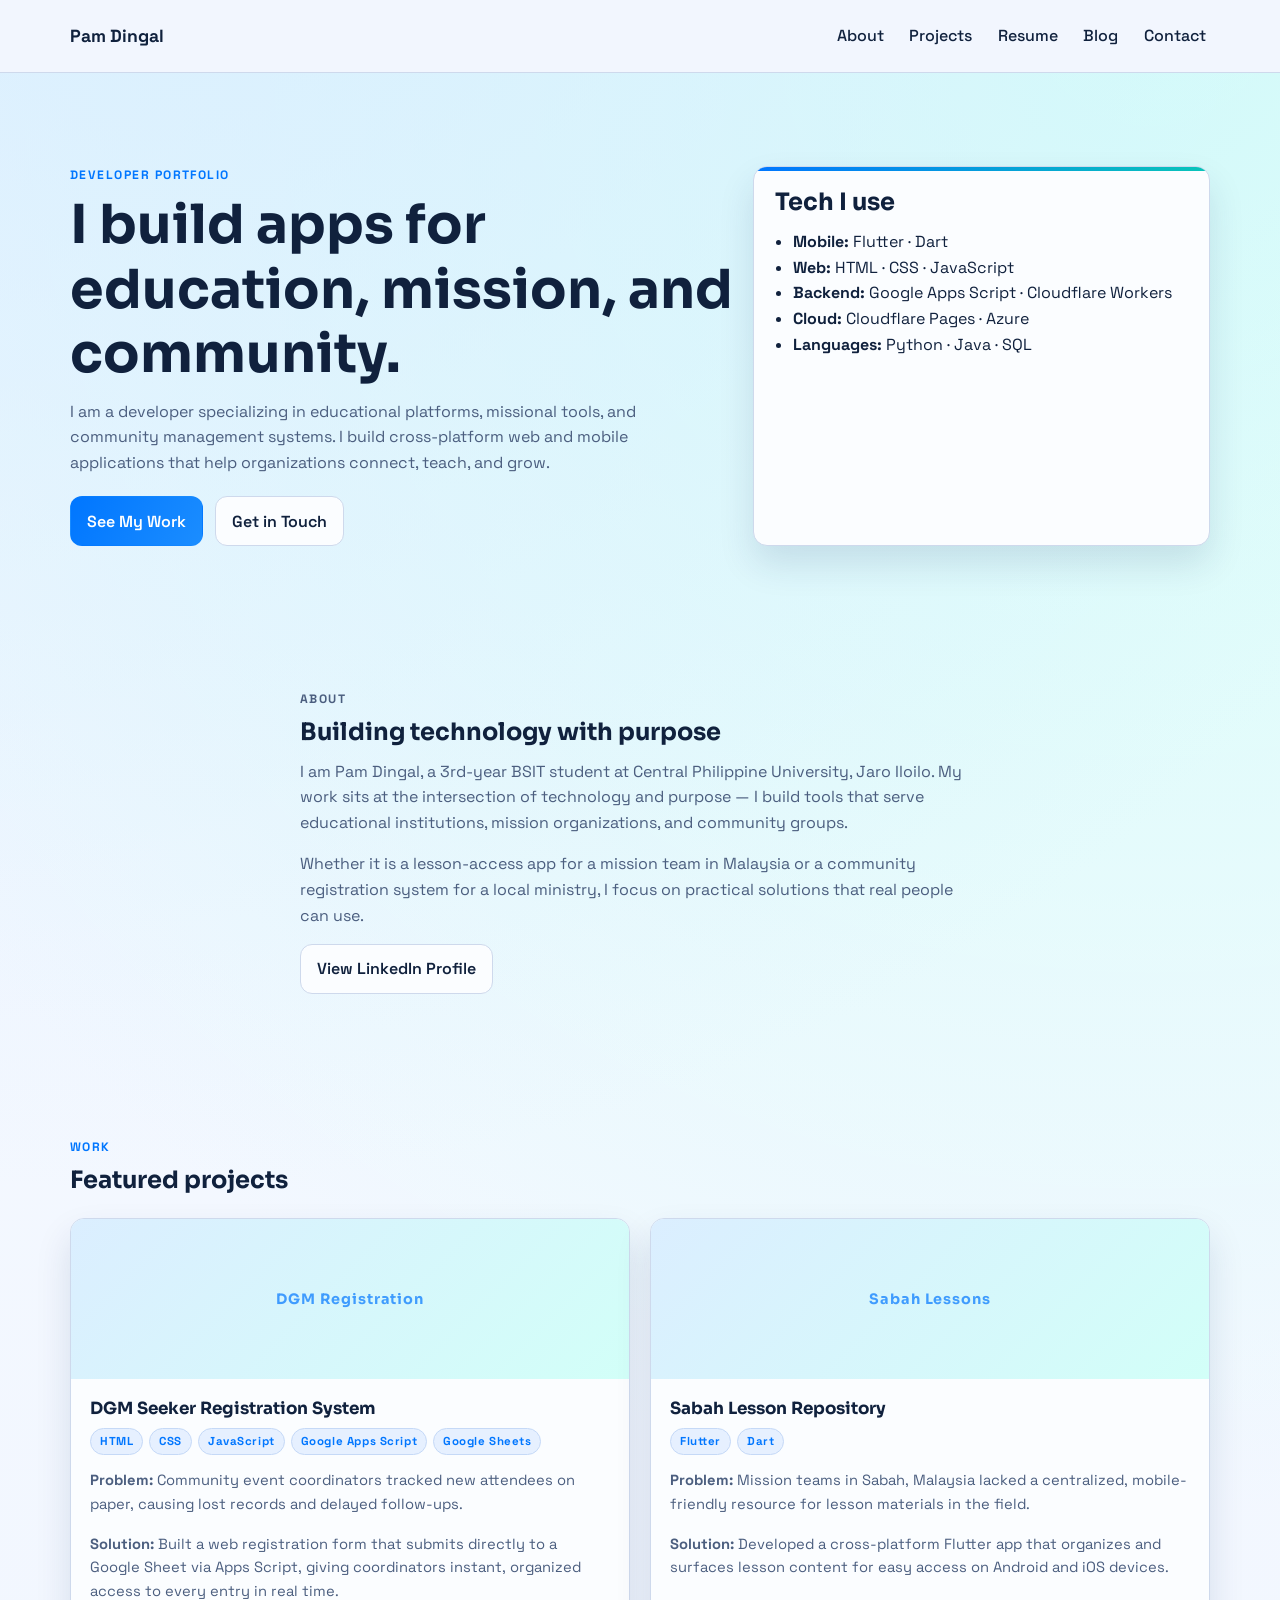
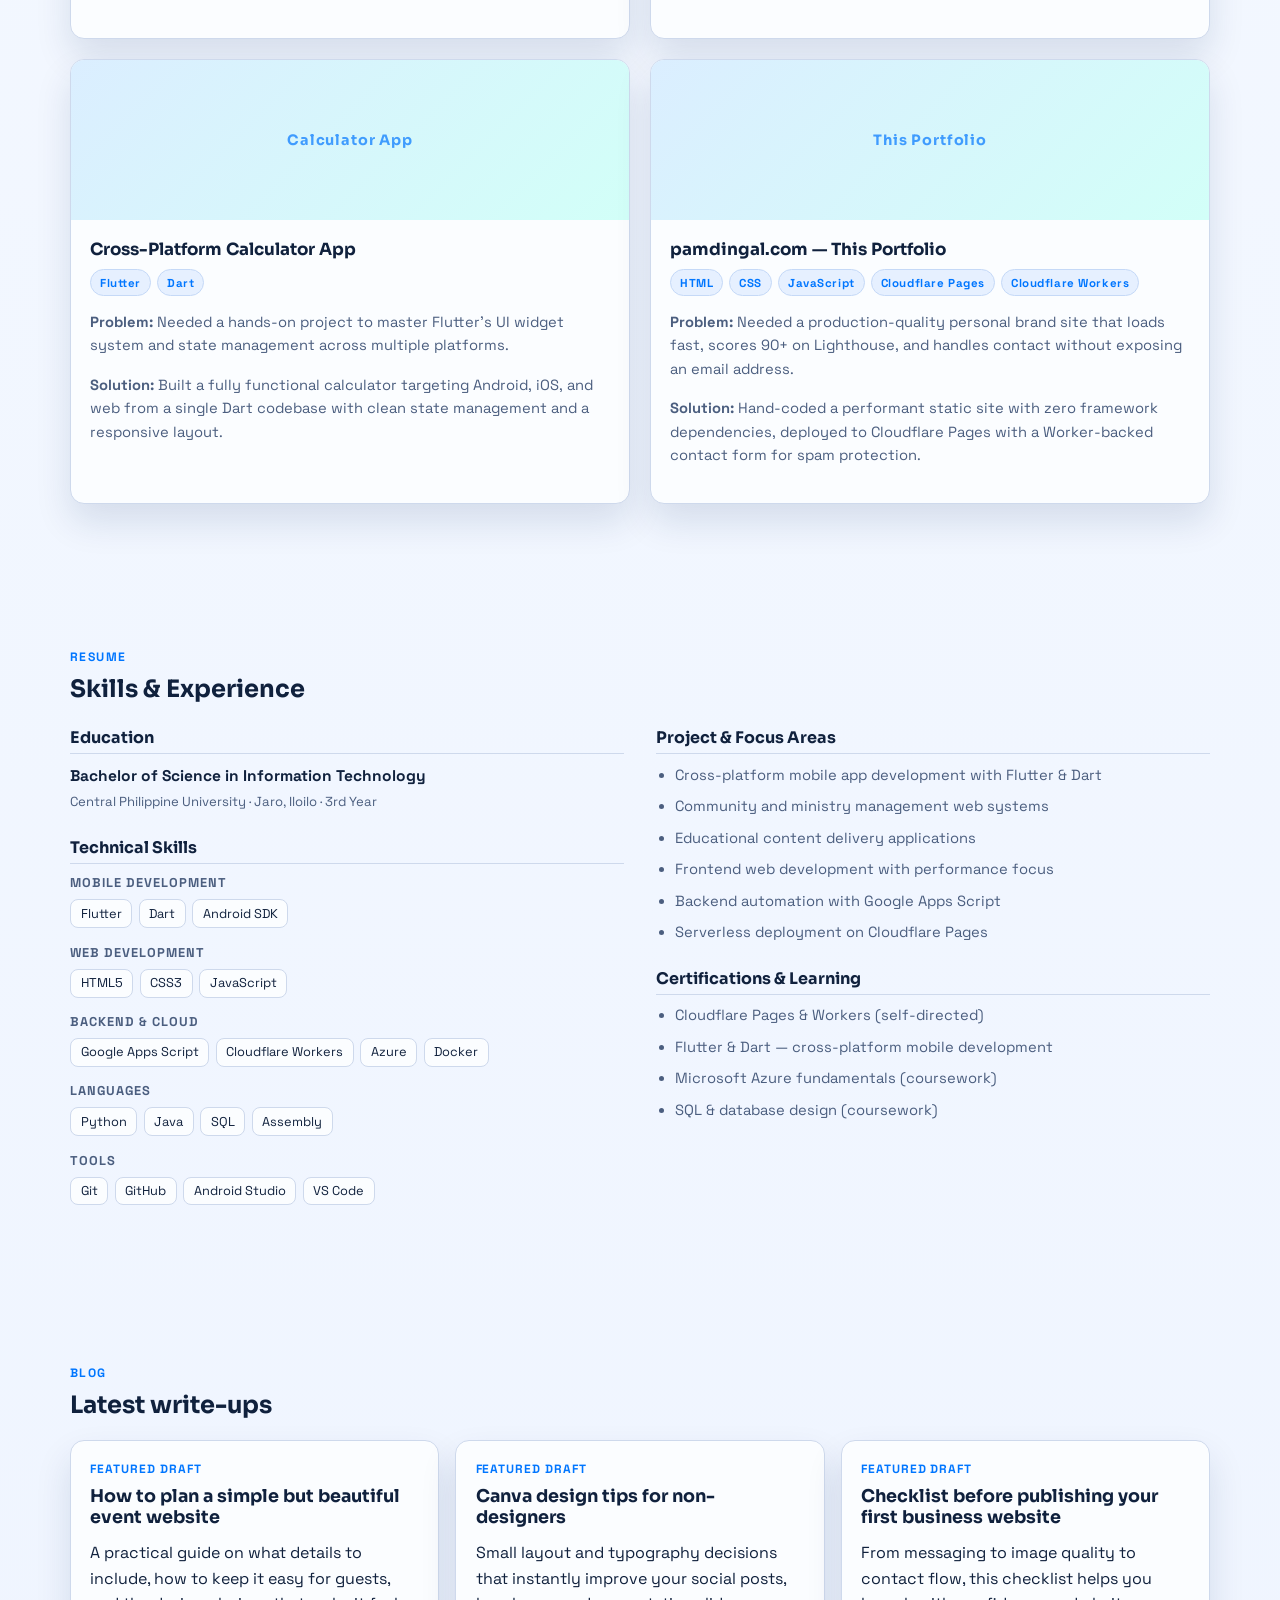
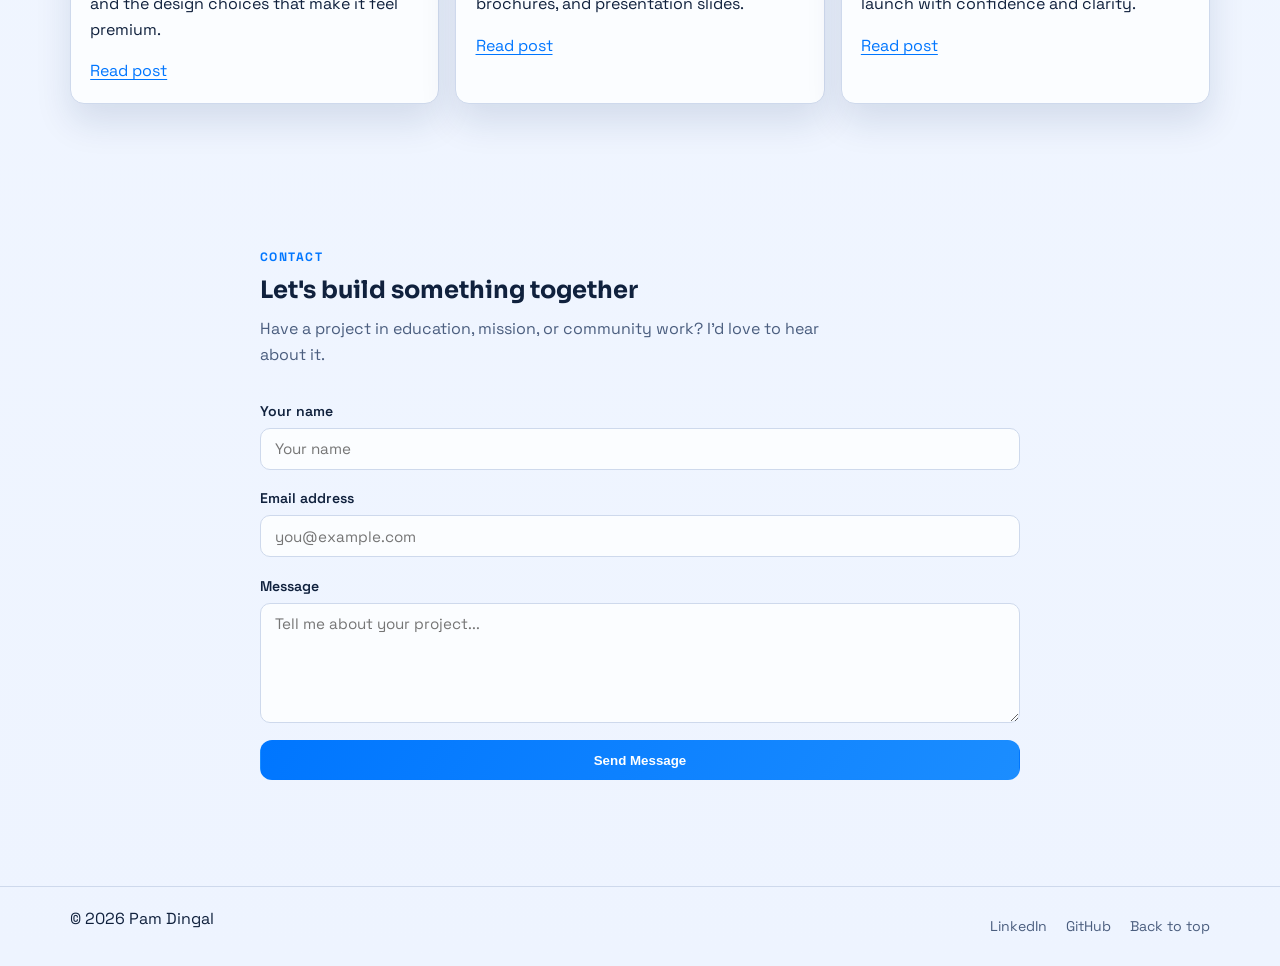
==== index.html @ d7619cd5 "first commit" ====
<!doctype html>
<html lang="en">
  <head>
    <meta charset="UTF-8" />
    <meta name="viewport" content="width=device-width, initial-scale=1.0" />
    <title>Pam Dingal | Developer — Education, Mission &amp; Community</title>
    <meta
      name="description"
      content="Pam Dingal is a BSIT developer specializing in educational platforms, missional tools, and community systems built with Flutter and web technologies."
    />
    <link rel="preconnect" href="https://fonts.googleapis.com" />
    <link rel="preconnect" href="https://fonts.gstatic.com" crossorigin />
    <link
      href="https://fonts.googleapis.com/css2?family=Space+Grotesk:wght@400;500;700&family=Sora:wght@600;700&display=swap"
      rel="stylesheet"
    />
    <link rel="stylesheet" href="styles.css" />
  </head>
  <body>
    <header class="site-header" id="top">
      <nav class="container nav-wrap">
        <a class="brand" href="#top">Pam Dingal</a>
        <button class="menu-toggle" aria-expanded="false" aria-controls="site-menu">Menu</button>
        <ul class="nav-links" id="site-menu">
          <li><a href="#about">About</a></li>
          <li><a href="#projects">Projects</a></li>
          <li><a href="#resume">Resume</a></li>
          <li><a href="#blog">Blog</a></li>
          <li><a href="#contact">Contact</a></li>
        </ul>
      </nav>
    </header>

    <main>
      <!-- HERO -->
      <section class="hero section" id="hero">
        <div class="container hero-grid">
          <div>
            <p class="eyebrow">Developer Portfolio</p>
            <h1>I build apps for education, mission, and community.</h1>
            <p class="lead">
              I am a developer specializing in educational platforms, missional tools, and community
              management systems. I build cross-platform web and mobile applications that help
              organizations connect, teach, and grow.
            </p>
            <div class="hero-actions">
              <a class="btn btn-primary" href="#projects">See My Work</a>
              <a class="btn btn-ghost" href="#contact">Get in Touch</a>
            </div>
          </div>
          <aside class="hero-card" aria-label="Quick profile">
            <h2>Tech I use</h2>
            <ul>
              <li><strong>Mobile:</strong> Flutter · Dart</li>
              <li><strong>Web:</strong> HTML · CSS · JavaScript</li>
              <li><strong>Backend:</strong> Google Apps Script · Cloudflare Workers</li>
              <li><strong>Cloud:</strong> Cloudflare Pages · Azure</li>
              <li><strong>Languages:</strong> Python · Java · SQL</li>
            </ul>
          </aside>
        </div>
      </section>

      <!-- ABOUT -->
      <section class="section" id="about">
        <div class="container about-wrap">
          <div>
            <p class="eyebrow">About</p>
            <h2>Building technology with purpose</h2>
            <p>
              I am Pam Dingal, a 3rd-year BSIT student at Central Philippine University, Jaro
              Iloilo. My work sits at the intersection of technology and purpose — I build tools
              that serve educational institutions, mission organizations, and community groups.
            </p>
            <p>
              Whether it is a lesson-access app for a mission team in Malaysia or a community
              registration system for a local ministry, I focus on practical solutions that real
              people can use.
            </p>
            <a
              class="btn btn-ghost"
              href="https://www.linkedin.com/in/pamdingal2023"
              target="_blank"
              rel="noopener noreferrer"
            >View LinkedIn Profile</a>
          </div>
        </div>
      </section>

      <!-- PROJECTS -->
      <section class="section" id="projects">
        <div class="container">
          <p class="eyebrow">Work</p>
          <h2>Featured projects</h2>
          <div class="project-grid">

            <article class="project-card">
              <div class="project-img" aria-label="DGM Seeker Registration System screenshot">
                <span class="project-img-label">DGM Registration</span>
              </div>
              <div class="project-body">
                <h3>DGM Seeker Registration System</h3>
                <div class="tech-stack">
                  <span>HTML</span><span>CSS</span><span>JavaScript</span>
                  <span>Google Apps Script</span><span>Google Sheets</span>
                </div>
                <p>
                  <strong>Problem:</strong> Community event coordinators tracked new attendees on
                  paper, causing lost records and delayed follow-ups.
                </p>
                <p>
                  <strong>Solution:</strong> Built a web registration form that submits directly
                  to a Google Sheet via Apps Script, giving coordinators instant, organized
                  access to every entry in real time.
                </p>
              </div>
            </article>

            <article class="project-card">
              <div class="project-img" aria-label="Sabah Lesson Repository screenshot">
                <span class="project-img-label">Sabah Lessons</span>
              </div>
              <div class="project-body">
                <h3>Sabah Lesson Repository</h3>
                <div class="tech-stack">
                  <span>Flutter</span><span>Dart</span>
                </div>
                <p>
                  <strong>Problem:</strong> Mission teams in Sabah, Malaysia lacked a centralized,
                  mobile-friendly resource for lesson materials in the field.
                </p>
                <p>
                  <strong>Solution:</strong> Developed a cross-platform Flutter app that organizes
                  and surfaces lesson content for easy access on Android and iOS devices.
                </p>
              </div>
            </article>

            <article class="project-card">
              <div class="project-img" aria-label="Flutter Calculator App screenshot">
                <span class="project-img-label">Calculator App</span>
              </div>
              <div class="project-body">
                <h3>Cross-Platform Calculator App</h3>
                <div class="tech-stack">
                  <span>Flutter</span><span>Dart</span>
                </div>
                <p>
                  <strong>Problem:</strong> Needed a hands-on project to master Flutter's UI
                  widget system and state management across multiple platforms.
                </p>
                <p>
                  <strong>Solution:</strong> Built a fully functional calculator targeting
                  Android, iOS, and web from a single Dart codebase with clean state management
                  and a responsive layout.
                </p>
              </div>
            </article>

            <article class="project-card">
              <div class="project-img" aria-label="pamdingal.com portfolio screenshot">
                <span class="project-img-label">This Portfolio</span>
              </div>
              <div class="project-body">
                <h3>pamdingal.com — This Portfolio</h3>
                <div class="tech-stack">
                  <span>HTML</span><span>CSS</span><span>JavaScript</span>
                  <span>Cloudflare Pages</span><span>Cloudflare Workers</span>
                </div>
                <p>
                  <strong>Problem:</strong> Needed a production-quality personal brand site that
                  loads fast, scores 90+ on Lighthouse, and handles contact without exposing an
                  email address.
                </p>
                <p>
                  <strong>Solution:</strong> Hand-coded a performant static site with zero
                  framework dependencies, deployed to Cloudflare Pages with a Worker-backed
                  contact form for spam protection.
                </p>
              </div>
            </article>

          </div>
        </div>
      </section>

      <!-- RESUME -->
      <section class="section" id="resume">
        <div class="container">
          <p class="eyebrow">Resume</p>
          <h2>Skills &amp; Experience</h2>
          <div class="resume-grid">

            <div class="resume-col">
              <h3>Education</h3>
              <div class="resume-item">
                <strong>Bachelor of Science in Information Technology</strong>
                <span class="resume-meta">Central Philippine University · Jaro, Iloilo · 3rd Year</span>
              </div>

              <h3>Technical Skills</h3>
              <div class="skill-group">
                <p class="skill-label">Mobile Development</p>
                <div class="skill-tags">
                  <span>Flutter</span><span>Dart</span><span>Android SDK</span>
                </div>
              </div>
              <div class="skill-group">
                <p class="skill-label">Web Development</p>
                <div class="skill-tags">
                  <span>HTML5</span><span>CSS3</span><span>JavaScript</span>
                </div>
              </div>
              <div class="skill-group">
                <p class="skill-label">Backend &amp; Cloud</p>
                <div class="skill-tags">
                  <span>Google Apps Script</span><span>Cloudflare Workers</span>
                  <span>Azure</span><span>Docker</span>
                </div>
              </div>
              <div class="skill-group">
                <p class="skill-label">Languages</p>
                <div class="skill-tags">
                  <span>Python</span><span>Java</span><span>SQL</span><span>Assembly</span>
                </div>
              </div>
              <div class="skill-group">
                <p class="skill-label">Tools</p>
                <div class="skill-tags">
                  <span>Git</span><span>GitHub</span><span>Android Studio</span><span>VS Code</span>
                </div>
              </div>
            </div>

            <div class="resume-col">
              <h3>Project &amp; Focus Areas</h3>
              <ul class="resume-list">
                <li>Cross-platform mobile app development with Flutter &amp; Dart</li>
                <li>Community and ministry management web systems</li>
                <li>Educational content delivery applications</li>
                <li>Frontend web development with performance focus</li>
                <li>Backend automation with Google Apps Script</li>
                <li>Serverless deployment on Cloudflare Pages</li>
              </ul>

              <h3>Certifications &amp; Learning</h3>
              <ul class="resume-list">
                <li>Cloudflare Pages &amp; Workers (self-directed)</li>
                <li>Flutter &amp; Dart — cross-platform mobile development</li>
                <li>Microsoft Azure fundamentals (coursework)</li>
                <li>SQL &amp; database design (coursework)</li>
              </ul>
            </div>

          </div>
        </div>
      </section>

      <!-- BLOG -->
      <section class="section" id="blog">
        <div class="container">
          <p class="eyebrow">Blog</p>
          <h2>Latest write-ups</h2>
          <div class="blog-grid">
            <article class="post-card">
              <p class="post-meta">Featured Draft</p>
              <h3>How to plan a simple but beautiful event website</h3>
              <p>
                A practical guide on what details to include, how to keep it easy for guests, and
                the design choices that make it feel premium.
              </p>
              <a href="blog/event-website-planning.html">Read post</a>
            </article>
            <article class="post-card">
              <p class="post-meta">Featured Draft</p>
              <h3>Canva design tips for non-designers</h3>
              <p>
                Small layout and typography decisions that instantly improve your social posts,
                brochures, and presentation slides.
              </p>
              <a href="blog/canva-design-tips.html">Read post</a>
            </article>
            <article class="post-card">
              <p class="post-meta">Featured Draft</p>
              <h3>Checklist before publishing your first business website</h3>
              <p>
                From messaging to image quality to contact flow, this checklist helps you launch
                with confidence and clarity.
              </p>
              <a href="blog/business-website-checklist.html">Read post</a>
            </article>
          </div>
        </div>
      </section>

      <!-- CONTACT -->
      <section class="section" id="contact">
        <div class="container contact-section">
          <div class="contact-intro">
            <p class="eyebrow">Contact</p>
            <h2>Let's build something together</h2>
            <p class="lead">
              Have a project in education, mission, or community work? I'd love to hear about it.
            </p>
          </div>
          <form class="contact-form" id="contactForm" novalidate>
            <div class="form-row">
              <label for="cf-name">Your name</label>
              <input
                type="text"
                id="cf-name"
                name="name"
                placeholder="Your name"
                autocomplete="name"
                required
              />
            </div>
            <div class="form-row">
              <label for="cf-email">Email address</label>
              <input
                type="email"
                id="cf-email"
                name="email"
                placeholder="you@example.com"
                autocomplete="email"
                required
              />
            </div>
            <div class="form-row">
              <label for="cf-message">Message</label>
              <textarea
                id="cf-message"
                name="message"
                rows="5"
                placeholder="Tell me about your project..."
                required
              ></textarea>
            </div>
            <button class="btn btn-primary" type="submit" id="submitBtn">Send Message</button>
            <p class="form-status" id="formStatus" aria-live="polite"></p>
          </form>
        </div>
      </section>
    </main>

    <footer class="site-footer">
      <div class="container footer-wrap">
        <p>&copy; <span id="year"></span> Pam Dingal</p>
        <div class="footer-links">
          <a
            href="https://www.linkedin.com/in/pamdingal2023"
            target="_blank"
            rel="noopener noreferrer"
          >LinkedIn</a>
          <a href="https://github.com/" target="_blank" rel="noopener noreferrer">GitHub</a>
          <a href="#top">Back to top</a>
        </div>
      </div>
    </footer>

    <script src="script.js"></script>
  </body>
</html>
---- styles.css ----
:root {
  --bg: #eff5ff;
  --surface: #fbfdff;
  --text: #10213d;
  --muted: #4b5e7f;
  --accent: #0076ff;
  --accent-2: #09c4b9;
  --border: #ced9ec;
  --shadow: 0 18px 36px rgba(12, 44, 92, 0.12);
  --radius: 14px;
  --max-width: 1140px;
}

* {
  box-sizing: border-box;
}

html {
  scroll-behavior: smooth;
}

body {
  margin: 0;
  font-family: "Space Grotesk", sans-serif;
  color: var(--text);
  line-height: 1.6;
  background:
    radial-gradient(circle at 10% -10%, #d6ecff 0, transparent 34%),
    radial-gradient(circle at 90% 0%, #d2fff8 0, transparent 35%),
    linear-gradient(180deg, #f5f9ff 0%, #eef4ff 100%);
}

h1,
h2,
h3 {
  margin: 0 0 0.75rem;
  line-height: 1.2;
  font-family: "Sora", sans-serif;
}

p {
  margin: 0 0 1rem;
}

a {
  color: var(--accent);
  text-underline-offset: 3px;
}

.container {
  width: min(100% - 2rem, var(--max-width));
  margin-inline: auto;
}

.section {
  padding: 4.5rem 0;
}

.eyebrow {
  margin-bottom: 0.5rem;
  font-size: 0.76rem;
  text-transform: uppercase;
  letter-spacing: 0.12em;
  color: var(--accent);
  font-weight: 700;
}

.site-header {
  position: sticky;
  top: 0;
  z-index: 20;
  border-bottom: 1px solid var(--border);
  backdrop-filter: blur(12px);
  background: color-mix(in hsl, var(--bg) 88%, white 12%);
}

.nav-wrap {
  min-height: 72px;
  display: flex;
  align-items: center;
  justify-content: space-between;
  gap: 1rem;
}

.brand {
  text-decoration: none;
  color: var(--text);
  font-weight: 700;
  font-size: 1.1rem;
}

.nav-links {
  list-style: none;
  display: flex;
  align-items: center;
  gap: 1.1rem;
  margin: 0;
  padding: 0;
}

.nav-links a {
  text-decoration: none;
  color: var(--text);
  font-weight: 500;
  padding: 0.2rem 0.25rem;
}

.nav-links a:hover {
  color: var(--accent);
}

.menu-toggle {
  display: none;
  border: 1px solid var(--border);
  background: var(--surface);
  border-radius: 10px;
  padding: 0.45rem 0.75rem;
  font: inherit;
  color: var(--text);
}

.hero {
  padding-top: 5.8rem;
}

.hero-grid {
  display: grid;
  grid-template-columns: 1.45fr 1fr;
  gap: 1.2rem;
  align-items: stretch;
}

.hero h1 {
  font-size: clamp(2rem, 4.2vw, 3.4rem);
  max-width: 18ch;
}

.lead {
  color: var(--muted);
  max-width: 58ch;
}

.hero-actions {
  display: flex;
  flex-wrap: wrap;
  gap: 0.75rem;
  margin-top: 1.3rem;
}

.hero-card {
  background: var(--surface);
  border: 1px solid var(--border);
  border-radius: var(--radius);
  padding: 1.35rem;
  box-shadow: var(--shadow);
  position: relative;
  overflow: hidden;
}

.hero-card::before {
  content: "";
  position: absolute;
  inset: 0 auto auto 0;
  width: 100%;
  height: 4px;
  background: linear-gradient(90deg, var(--accent), var(--accent-2));
}

.hero-card ul {
  margin: 0;
  padding-left: 1.1rem;
}

.btn {
  display: inline-block;
  text-decoration: none;
  border-radius: 12px;
  padding: 0.7rem 1rem;
  font-weight: 600;
  border: 1px solid transparent;
  transition: transform 120ms ease;
}

.btn:hover {
  transform: translateY(-1px);
}

.btn-primary {
  background: linear-gradient(120deg, var(--accent), #1b8dff);
  color: #fff;
}

.btn-ghost {
  background: var(--surface);
  color: var(--text);
  border-color: var(--border);
}

.cards,
.blog-grid {
  margin-top: 1.25rem;
  display: grid;
  grid-template-columns: repeat(3, minmax(0, 1fr));
  gap: 1rem;
}

.card,
.post-card {
  background: var(--surface);
  border: 1px solid var(--border);
  border-radius: var(--radius);
  padding: 1.2rem;
  box-shadow: var(--shadow);
}

.card h3,
.post-card h3 {
  font-size: 1.1rem;
}

.post-meta {
  margin-bottom: 0.4rem;
  font-size: 0.75rem;
  letter-spacing: 0.08em;
  text-transform: uppercase;
  font-weight: 700;
  color: var(--accent);
}

/* ── About ── */
.about-wrap {
  max-width: 680px;
}

.about-wrap p {
  color: var(--muted);
}

/* ── Projects ── */
.project-grid {
  margin-top: 1.5rem;
  display: grid;
  grid-template-columns: repeat(2, minmax(0, 1fr));
  gap: 1.25rem;
}

.project-card {
  background: var(--surface);
  border: 1px solid var(--border);
  border-radius: var(--radius);
  box-shadow: var(--shadow);
  overflow: hidden;
  display: flex;
  flex-direction: column;
}

.project-img {
  height: 160px;
  background: linear-gradient(135deg, #dbeeff 0%, #d2fff8 100%);
  display: flex;
  align-items: center;
  justify-content: center;
  flex-shrink: 0;
}

.project-img-label {
  font-family: "Sora", sans-serif;
  font-weight: 700;
  font-size: 0.9rem;
  color: var(--accent);
  opacity: 0.7;
  letter-spacing: 0.06em;
}

.project-body {
  padding: 1.2rem;
  flex: 1;
}

.project-body h3 {
  font-size: 1.05rem;
  margin-bottom: 0.6rem;
}

.project-body p {
  font-size: 0.92rem;
  color: var(--muted);
}

.tech-stack {
  display: flex;
  flex-wrap: wrap;
  gap: 0.4rem;
  margin-bottom: 0.9rem;
}

.tech-stack span {
  font-size: 0.72rem;
  font-weight: 700;
  letter-spacing: 0.05em;
  padding: 0.2rem 0.55rem;
  border-radius: 99px;
  background: #e6f0ff;
  color: var(--accent);
  border: 1px solid #c5d9f7;
}

/* ── Resume ── */
.resume-grid {
  margin-top: 1.5rem;
  display: grid;
  grid-template-columns: 1fr 1fr;
  gap: 2rem;
}

.resume-col h3 {
  font-size: 1rem;
  margin-bottom: 0.6rem;
  margin-top: 1.5rem;
  padding-bottom: 0.35rem;
  border-bottom: 1px solid var(--border);
}

.resume-col h3:first-child {
  margin-top: 0;
}

.resume-item {
  margin-bottom: 1rem;
}

.resume-item strong {
  display: block;
  font-size: 0.97rem;
}

.resume-meta {
  font-size: 0.82rem;
  color: var(--muted);
}

.skill-group {
  margin-bottom: 0.9rem;
}

.skill-label {
  margin: 0 0 0.35rem;
  font-size: 0.8rem;
  font-weight: 700;
  text-transform: uppercase;
  letter-spacing: 0.08em;
  color: var(--muted);
}

.skill-tags {
  display: flex;
  flex-wrap: wrap;
  gap: 0.4rem;
}

.skill-tags span {
  font-size: 0.8rem;
  padding: 0.2rem 0.6rem;
  border-radius: 8px;
  background: var(--surface);
  border: 1px solid var(--border);
  color: var(--text);
}

.resume-list {
  padding-left: 1.2rem;
  margin: 0;
}

.resume-list li {
  font-size: 0.92rem;
  color: var(--muted);
  margin-bottom: 0.5rem;
}

/* ── Contact form ── */
.contact-section {
  max-width: 760px;
}

.contact-intro {
  margin-bottom: 2rem;
}

.contact-form {
  display: flex;
  flex-direction: column;
  gap: 1.1rem;
}

.form-row {
  display: flex;
  flex-direction: column;
  gap: 0.35rem;
}

.form-row label {
  font-size: 0.88rem;
  font-weight: 600;
  color: var(--text);
}

.form-row input,
.form-row textarea {
  font-family: inherit;
  font-size: 0.95rem;
  color: var(--text);
  background: var(--surface);
  border: 1px solid var(--border);
  border-radius: 10px;
  padding: 0.65rem 0.85rem;
  transition: border-color 150ms ease, box-shadow 150ms ease;
  width: 100%;
}

.form-row input:focus,
.form-row textarea:focus {
  outline: none;
  border-color: var(--accent);
  box-shadow: 0 0 0 3px rgba(0, 118, 255, 0.12);
}

.form-row textarea {
  resize: vertical;
  min-height: 120px;
}

.form-status {
  font-size: 0.88rem;
  min-height: 1.2em;
  margin: 0;
}

.form-status.success { color: #0a9d6e; }
.form-status.error   { color: #d93025; }

/* ── Footer ── */
.site-footer {
  border-top: 1px solid var(--border);
  padding: 1.15rem 0;
}

.footer-wrap {
  display: flex;
  align-items: center;
  justify-content: space-between;
  gap: 1rem;
}

.footer-links {
  display: flex;
  gap: 1.2rem;
  align-items: center;
}

.footer-links a {
  font-size: 0.88rem;
  text-decoration: none;
  color: var(--muted);
}

.footer-links a:hover {
  color: var(--accent);
}

@media (max-width: 950px) {
  .hero-grid,
  .blog-grid {
    grid-template-columns: 1fr;
  }

  .project-grid,
  .resume-grid {
    grid-template-columns: 1fr;
  }

  .menu-toggle {
    display: inline-block;
  }

  .nav-links {
    position: absolute;
    top: 71px;
    left: 0;
    right: 0;
    display: none;
    flex-direction: column;
    align-items: flex-start;
    padding: 1rem;
    background: var(--surface);
    border-bottom: 1px solid var(--border);
  }

  .nav-links.open {
    display: flex;
  }

  .footer-wrap {
    flex-direction: column;
    align-items: flex-start;
  }
}
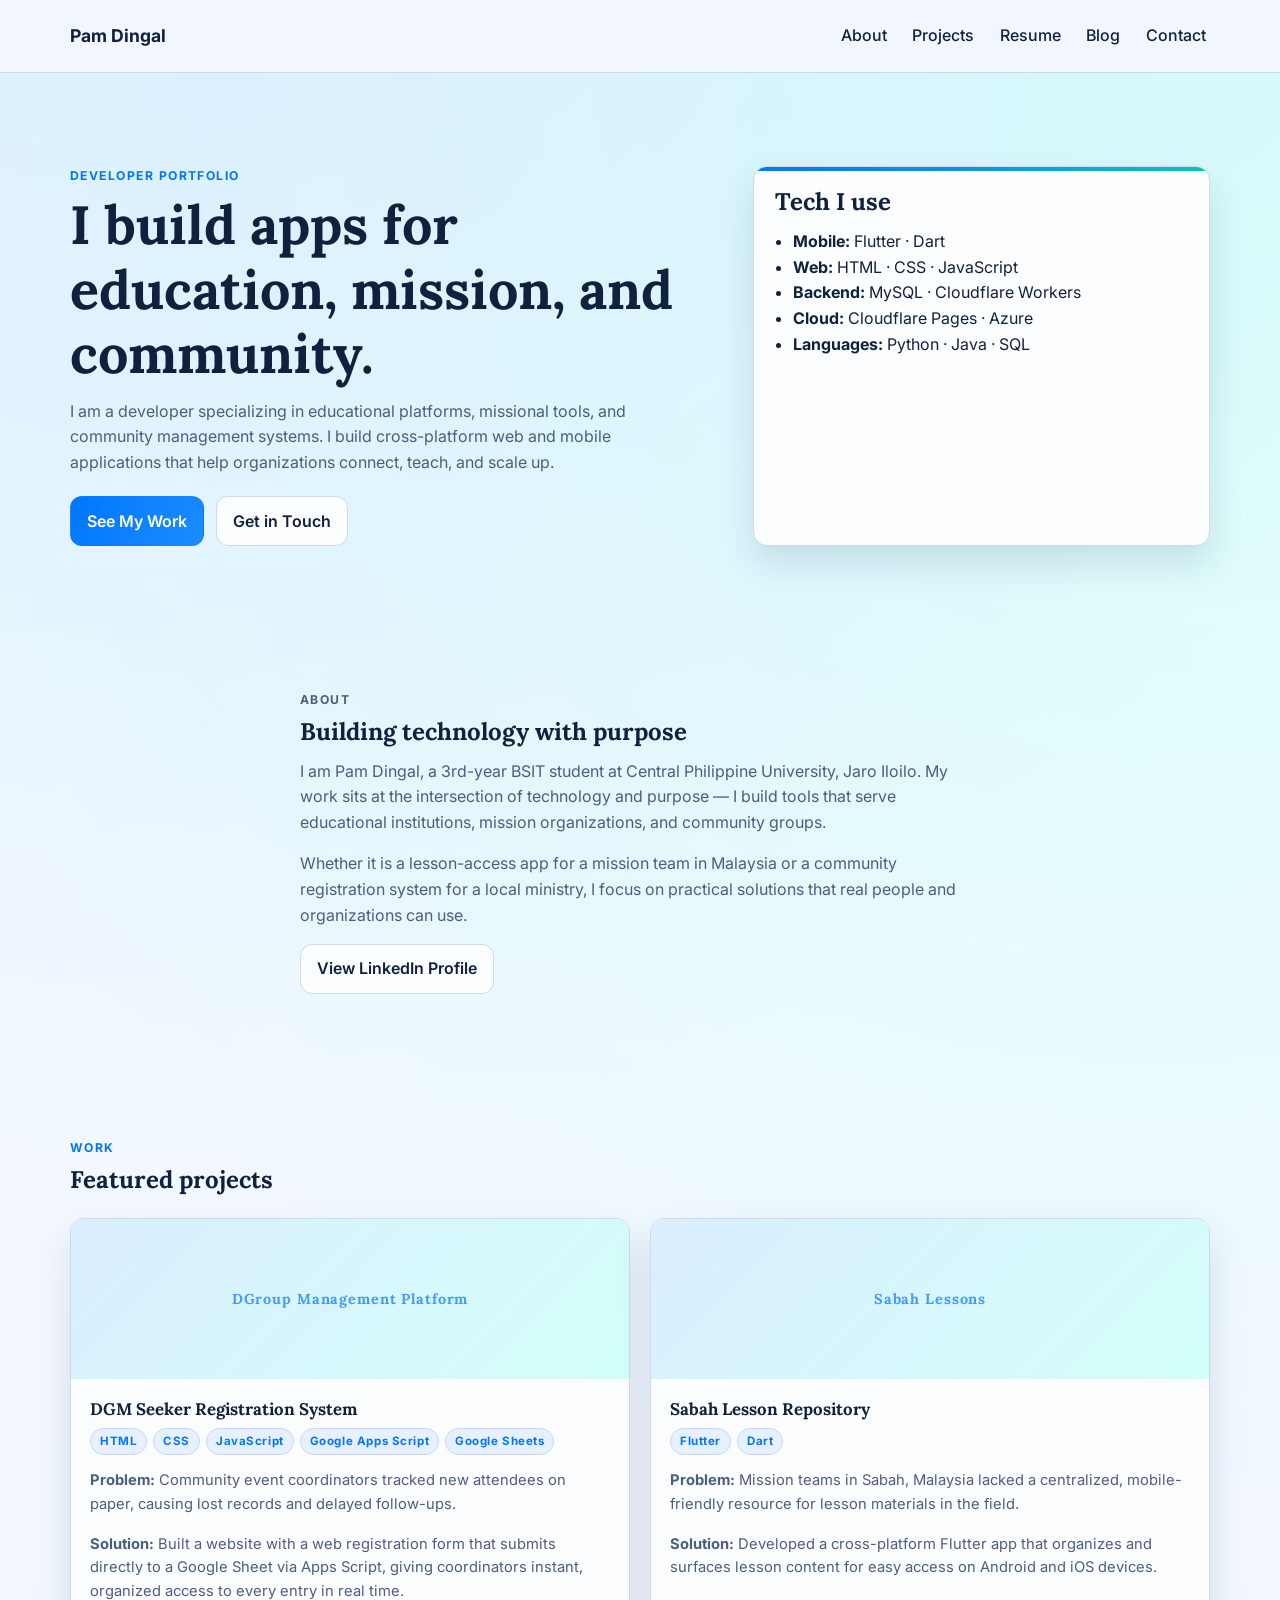
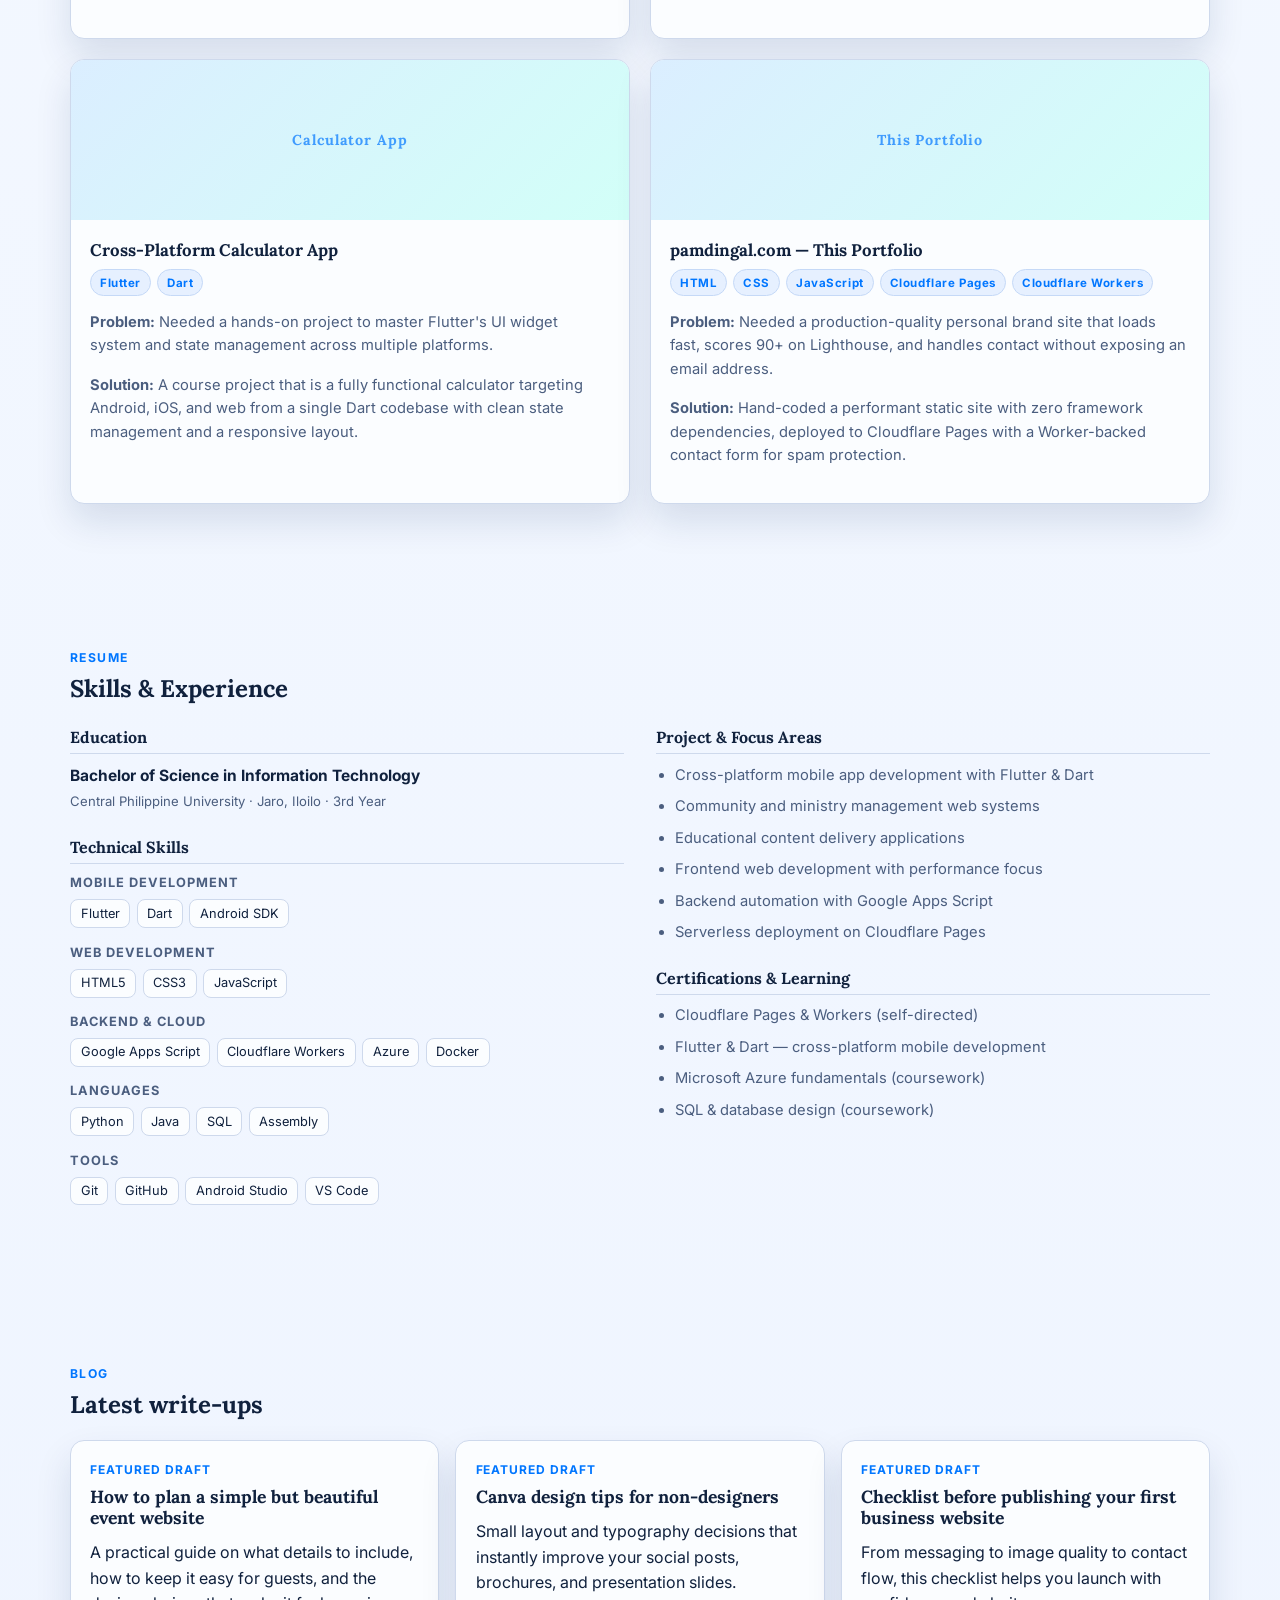
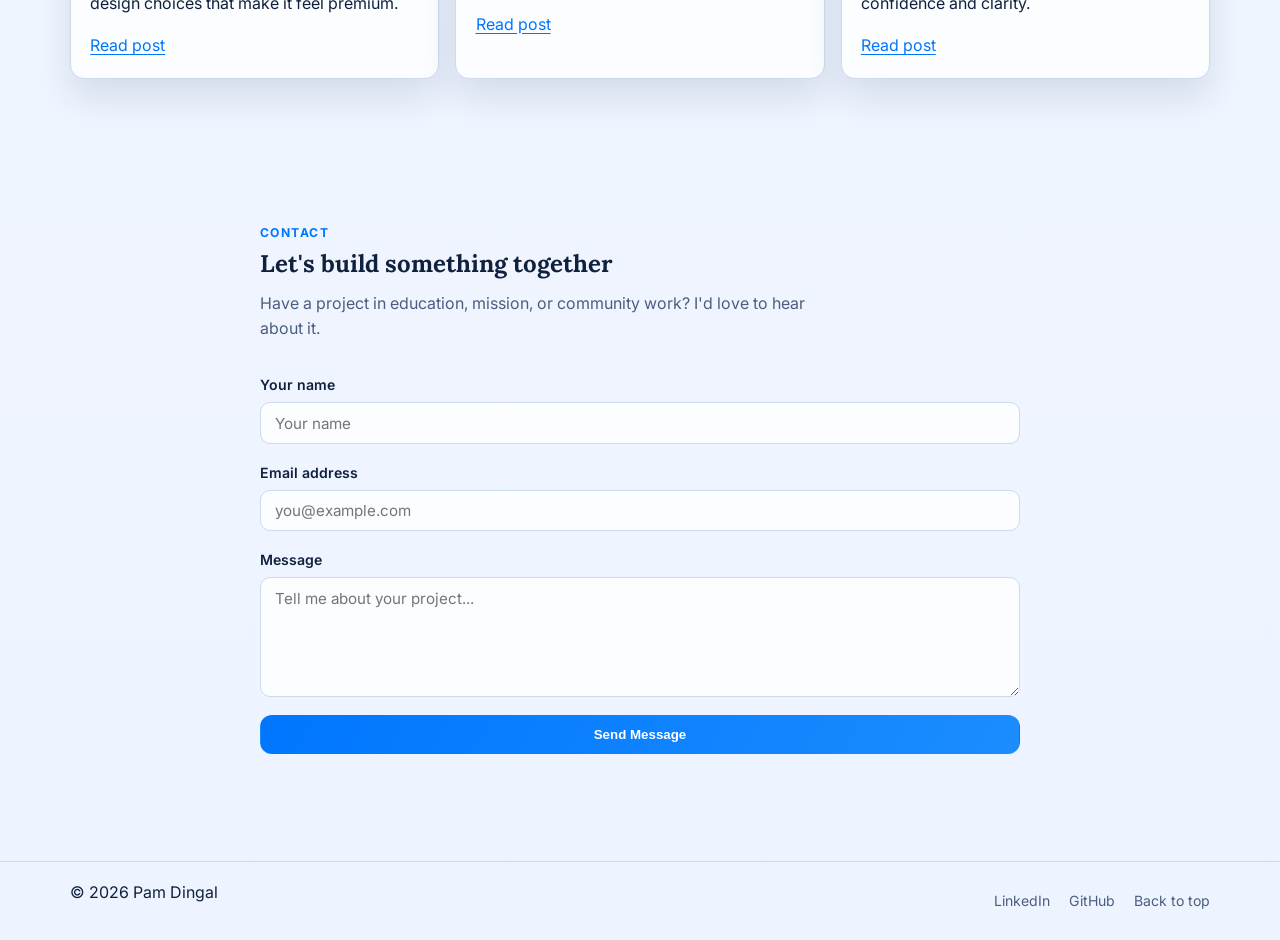
==== commit 05c631d4: "Content updates 1" ====
--- a/index.html
+++ b/index.html
@@ -6,12 +6,12 @@
     <title>Pam Dingal | Developer — Education, Mission &amp; Community</title>
     <meta
       name="description"
-      content="Pam Dingal is a BSIT developer specializing in educational platforms, missional tools, and community systems built with Flutter and web technologies."
+      content="Pam Dingal is an educator and a student developer specializing in educational platforms, missional tools, and community systems built with Flutter and web technologies."
     />
     <link rel="preconnect" href="https://fonts.googleapis.com" />
     <link rel="preconnect" href="https://fonts.gstatic.com" crossorigin />
     <link
-      href="https://fonts.googleapis.com/css2?family=Space+Grotesk:wght@400;500;700&family=Sora:wght@600;700&display=swap"
+      href="https://fonts.googleapis.com/css2?family=Inter:wght@400;500;600;700&family=Lora:wght@600;700&display=swap"
       rel="stylesheet"
     />
     <link rel="stylesheet" href="styles.css" />
@@ -41,7 +41,7 @@
             <p class="lead">
               I am a developer specializing in educational platforms, missional tools, and community
               management systems. I build cross-platform web and mobile applications that help
-              organizations connect, teach, and grow.
+              organizations connect, teach, and scale up.
             </p>
             <div class="hero-actions">
               <a class="btn btn-primary" href="#projects">See My Work</a>
@@ -53,7 +53,7 @@
             <ul>
               <li><strong>Mobile:</strong> Flutter · Dart</li>
               <li><strong>Web:</strong> HTML · CSS · JavaScript</li>
-              <li><strong>Backend:</strong> Google Apps Script · Cloudflare Workers</li>
+              <li><strong>Backend:</strong> MySQL · Cloudflare Workers</li>
               <li><strong>Cloud:</strong> Cloudflare Pages · Azure</li>
               <li><strong>Languages:</strong> Python · Java · SQL</li>
             </ul>
@@ -75,7 +75,7 @@
             <p>
               Whether it is a lesson-access app for a mission team in Malaysia or a community
               registration system for a local ministry, I focus on practical solutions that real
-              people can use.
+              people and organizations can use.
             </p>
             <a
               class="btn btn-ghost"
@@ -96,7 +96,7 @@
 
             <article class="project-card">
               <div class="project-img" aria-label="DGM Seeker Registration System screenshot">
-                <span class="project-img-label">DGM Registration</span>
+                <span class="project-img-label">DGroup Management Platform</span>
               </div>
               <div class="project-body">
                 <h3>DGM Seeker Registration System</h3>
@@ -109,7 +109,7 @@
                   paper, causing lost records and delayed follow-ups.
                 </p>
                 <p>
-                  <strong>Solution:</strong> Built a web registration form that submits directly
+                  <strong>Solution:</strong> Built a website with a web registration form that submits directly
                   to a Google Sheet via Apps Script, giving coordinators instant, organized
                   access to every entry in real time.
                 </p>
@@ -150,7 +150,7 @@
                   widget system and state management across multiple platforms.
                 </p>
                 <p>
-                  <strong>Solution:</strong> Built a fully functional calculator targeting
+                  <strong>Solution:</strong> A course project that is a fully functional calculator targeting
                   Android, iOS, and web from a single Dart codebase with clean state management
                   and a responsive layout.
                 </p>
--- a/styles.css
+++ b/styles.css
@@ -21,7 +21,7 @@
 
 body {
   margin: 0;
-  font-family: "Space Grotesk", sans-serif;
+  font-family: "Inter", sans-serif;
   color: var(--text);
   line-height: 1.6;
   background:
@@ -35,7 +35,7 @@
 h3 {
   margin: 0 0 0.75rem;
   line-height: 1.2;
-  font-family: "Sora", sans-serif;
+  font-family: "Lora", serif;
 }
 
 p {
@@ -264,7 +264,7 @@
 }
 
 .project-img-label {
-  font-family: "Sora", sans-serif;
+  font-family: "Lora", serif;
   font-weight: 700;
   font-size: 0.9rem;
   color: var(--accent);
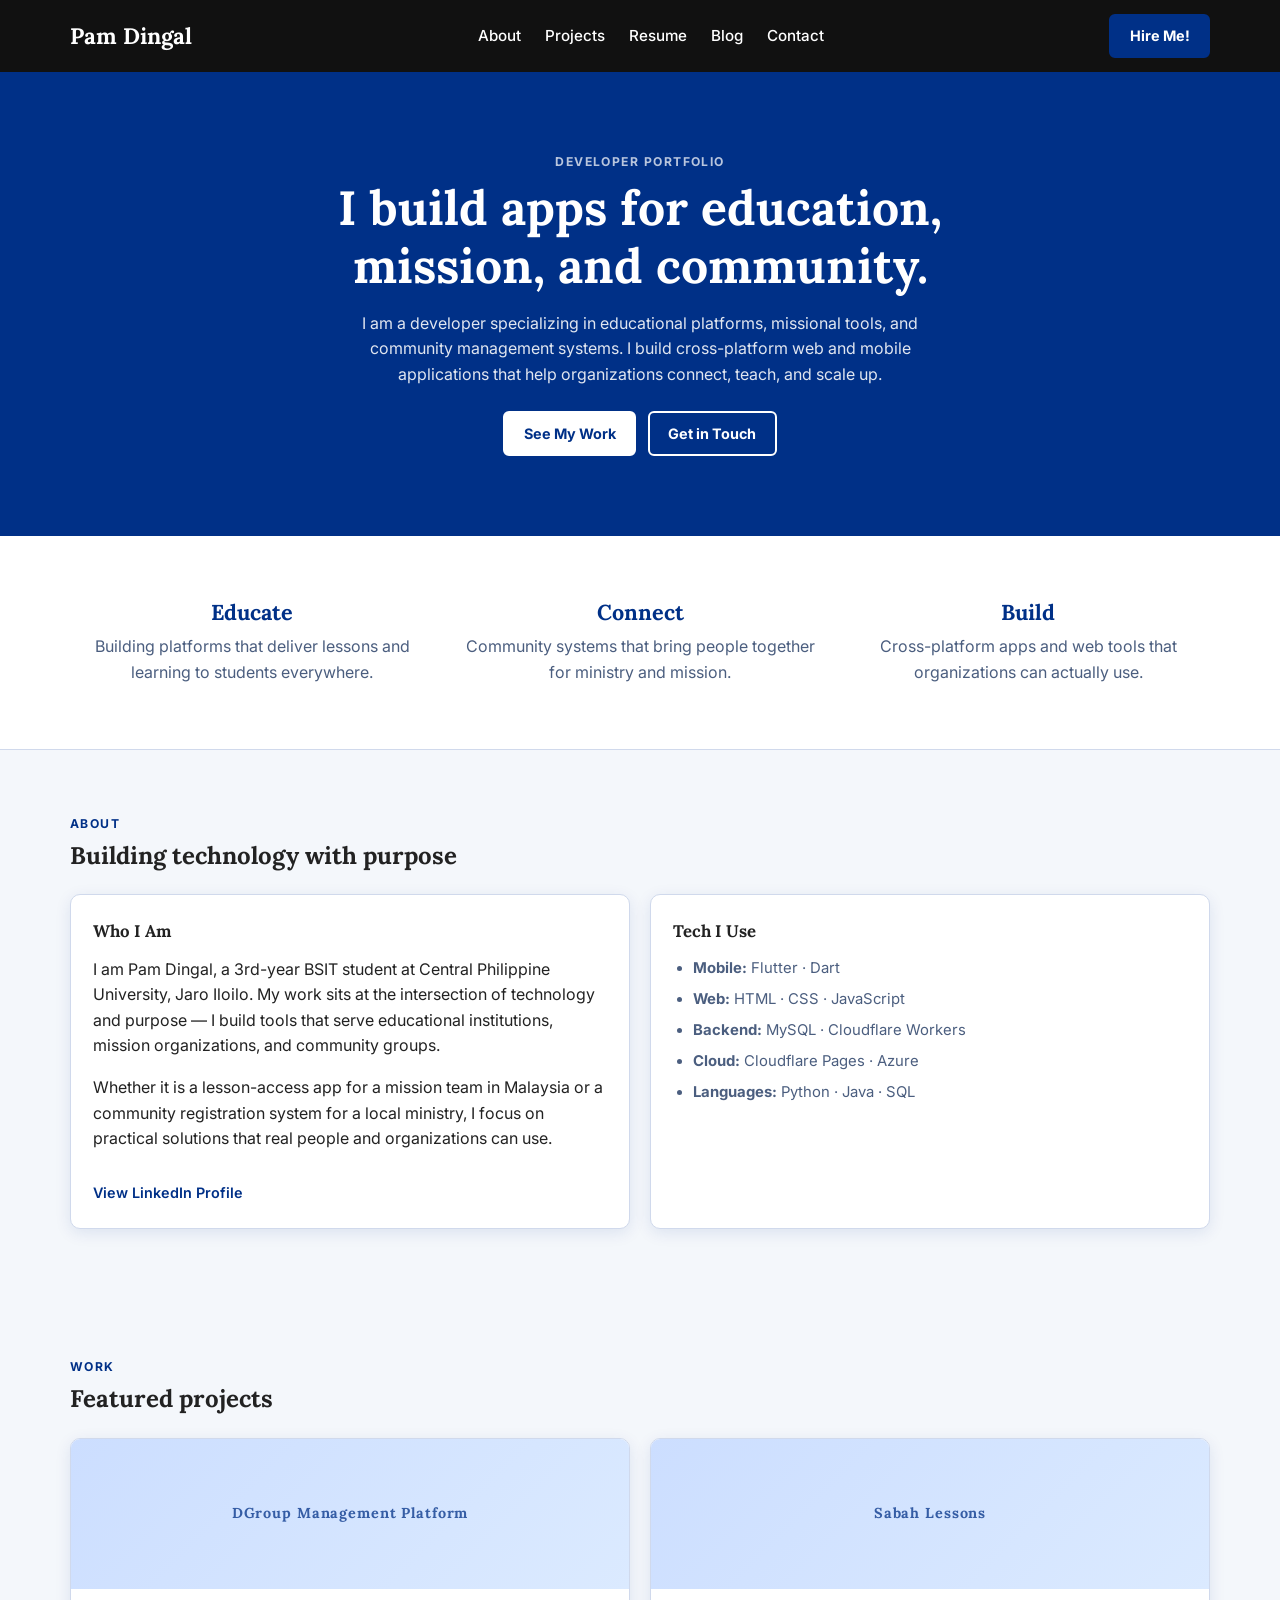
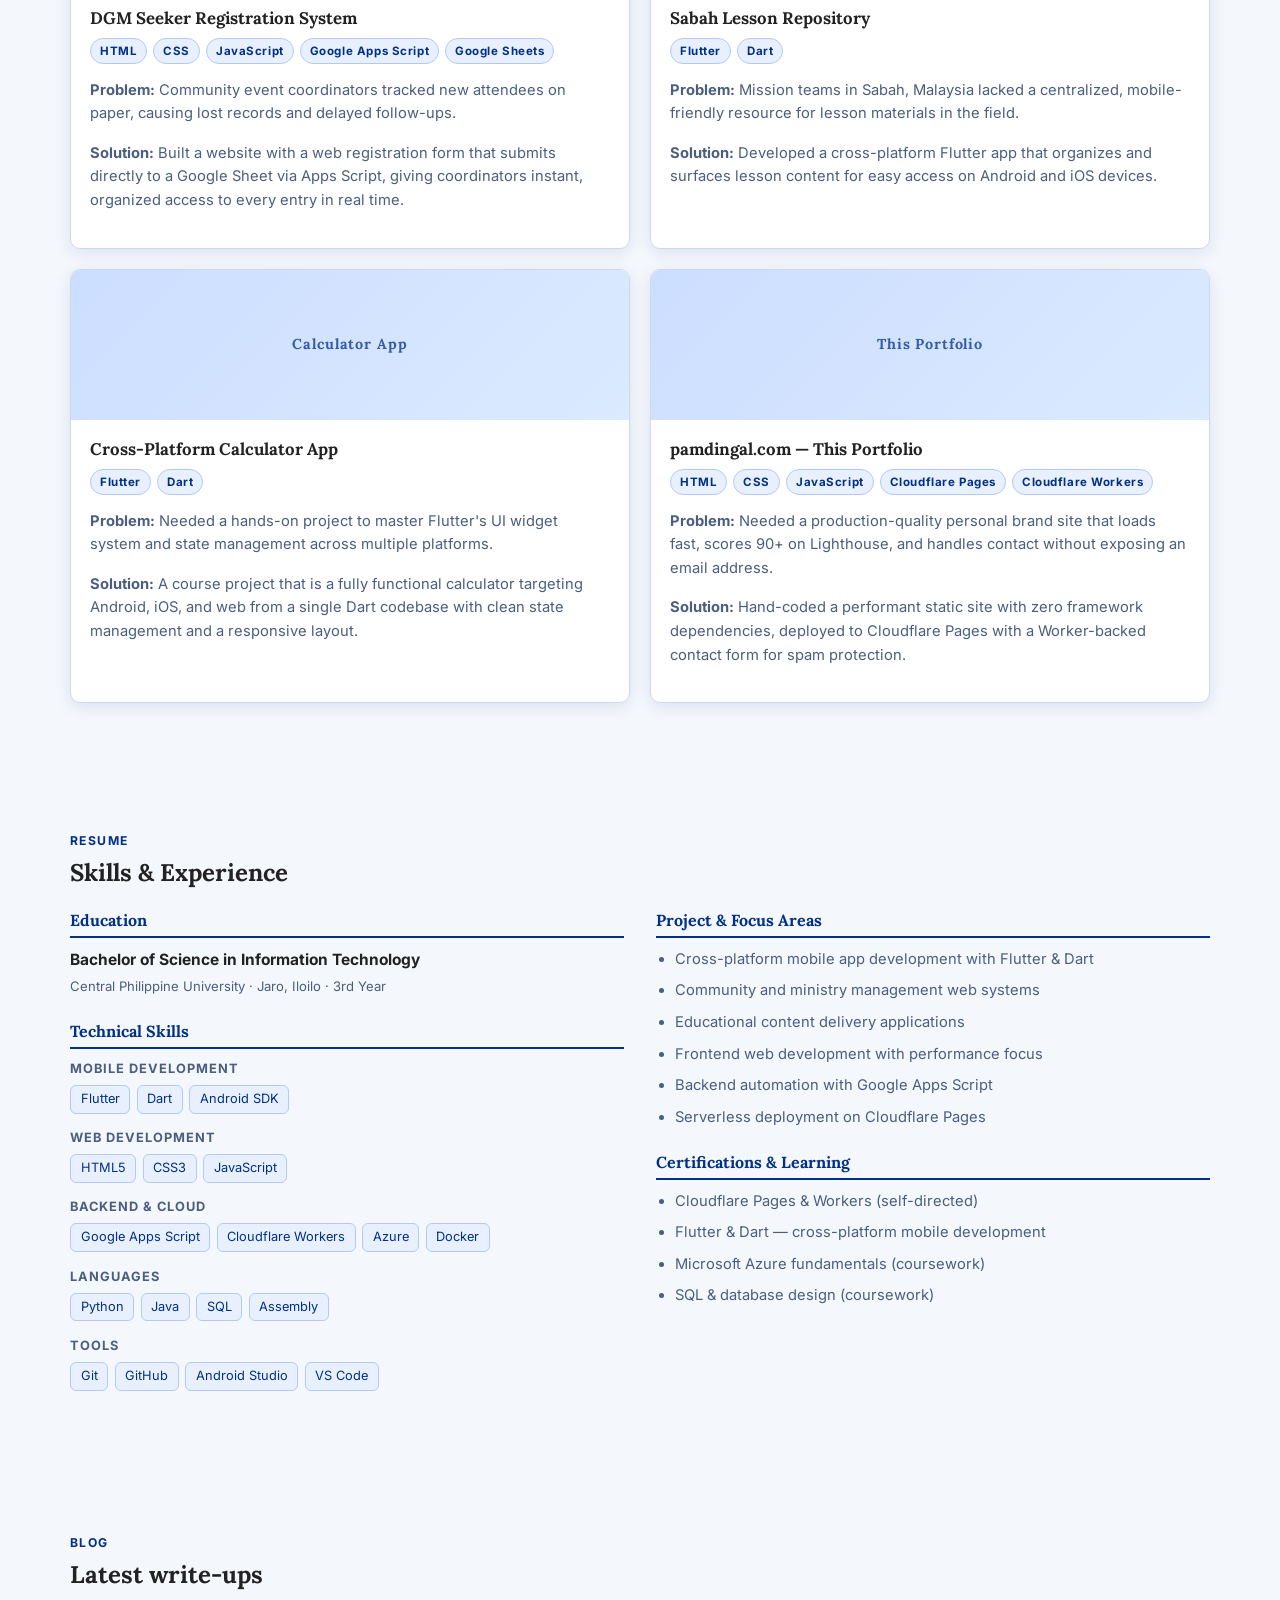
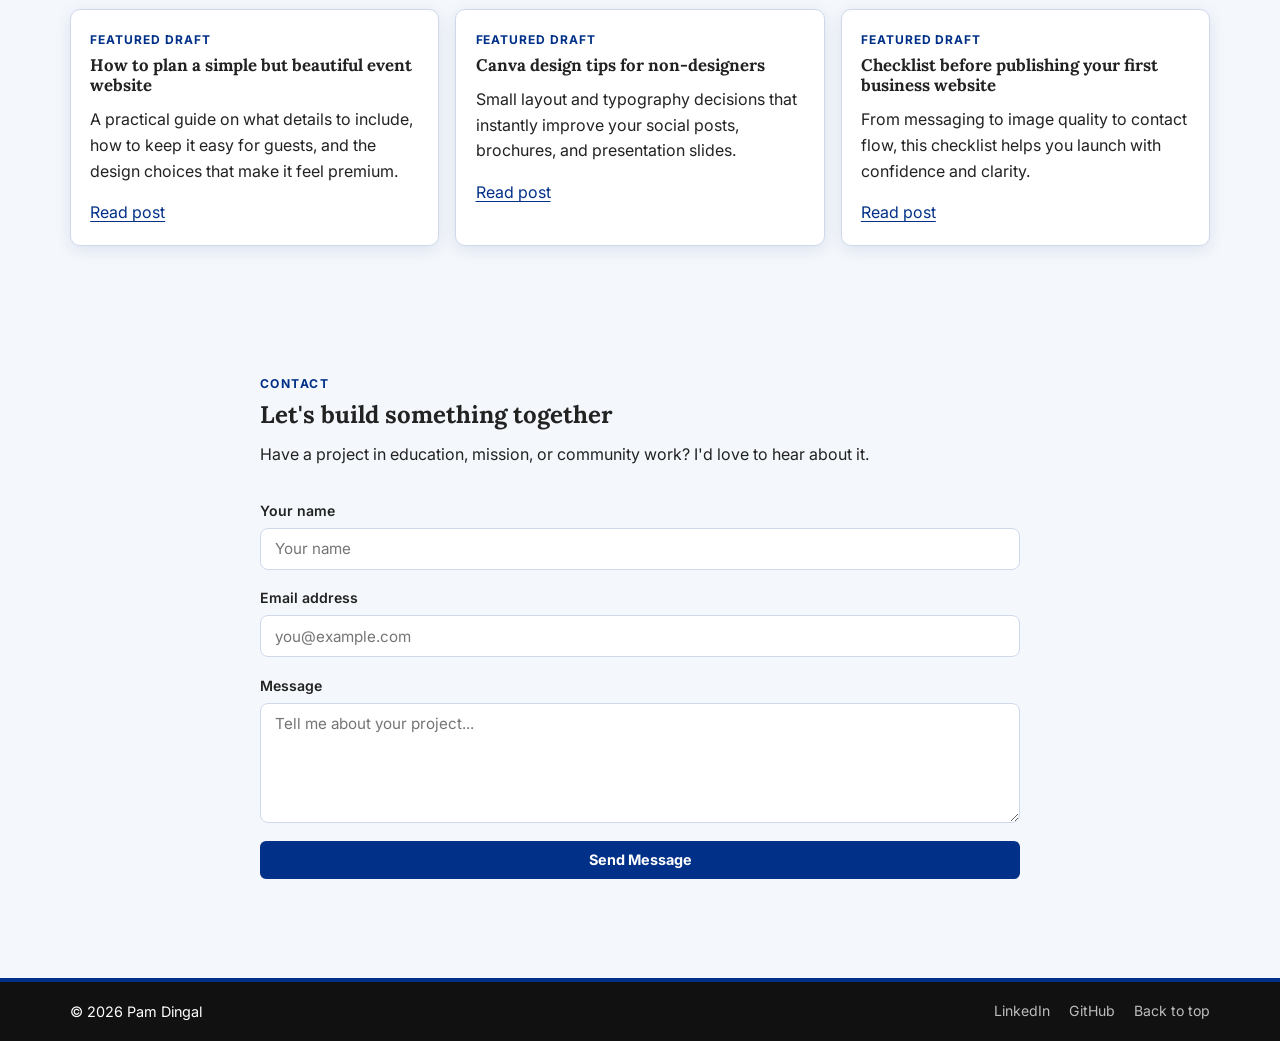
==== commit 25c86334: "layout changes" ====
--- a/index.html
+++ b/index.html
@@ -17,72 +17,104 @@
     <link rel="stylesheet" href="styles.css" />
   </head>
   <body>
-    <header class="site-header" id="top">
-      <nav class="container nav-wrap">
-        <a class="brand" href="#top">Pam Dingal</a>
+
+    <!-- NAVBAR -->
+    <nav class="navbar" id="top">
+      <div class="navbar-container container">
+        <a href="#top" class="navbar-brand">Pam Dingal</a>
+
         <button class="menu-toggle" aria-expanded="false" aria-controls="site-menu">Menu</button>
-        <ul class="nav-links" id="site-menu">
-          <li><a href="#about">About</a></li>
-          <li><a href="#projects">Projects</a></li>
-          <li><a href="#resume">Resume</a></li>
-          <li><a href="#blog">Blog</a></li>
-          <li><a href="#contact">Contact</a></li>
-        </ul>
-      </nav>
-    </header>
+
+        <div class="navbar-links" id="site-menu">
+          <a href="#about" class="nav-link">About</a>
+          <a href="#projects" class="nav-link">Projects</a>
+          <a href="#resume" class="nav-link">Resume</a>
+          <a href="#blog" class="nav-link">Blog</a>
+          <a href="#contact" class="nav-link">Contact</a>
+        </div>
+
+        <a href="#contact" class="btn btn-navy navbar-cta">Hire Me!</a>
+      </div>
+    </nav>
 
     <main>
+
       <!-- HERO -->
-      <section class="hero section" id="hero">
-        <div class="container hero-grid">
-          <div>
-            <p class="eyebrow">Developer Portfolio</p>
-            <h1>I build apps for education, mission, and community.</h1>
-            <p class="lead">
-              I am a developer specializing in educational platforms, missional tools, and community
-              management systems. I build cross-platform web and mobile applications that help
-              organizations connect, teach, and scale up.
-            </p>
-            <div class="hero-actions">
-              <a class="btn btn-primary" href="#projects">See My Work</a>
-              <a class="btn btn-ghost" href="#contact">Get in Touch</a>
-            </div>
-          </div>
-          <aside class="hero-card" aria-label="Quick profile">
-            <h2>Tech I use</h2>
-            <ul>
-              <li><strong>Mobile:</strong> Flutter · Dart</li>
-              <li><strong>Web:</strong> HTML · CSS · JavaScript</li>
-              <li><strong>Backend:</strong> MySQL · Cloudflare Workers</li>
-              <li><strong>Cloud:</strong> Cloudflare Pages · Azure</li>
-              <li><strong>Languages:</strong> Python · Java · SQL</li>
-            </ul>
-          </aside>
+      <header class="hero">
+        <div class="container hero-center">
+          <p class="eyebrow">Developer Portfolio</p>
+          <h1>I build apps for education, mission, and community.</h1>
+          <p class="lead">
+            I am a developer specializing in educational platforms, missional tools, and community
+            management systems. I build cross-platform web and mobile applications that help
+            organizations connect, teach, and scale up.
+          </p>
+          <div class="hero-actions">
+            <a class="btn btn-light" href="#projects">See My Work</a>
+            <a class="btn btn-outline-light" href="#contact">Get in Touch</a>
+          </div>
+        </div>
+      </header>
+
+      <!-- QUICK FEATURES -->
+      <section class="section features-section">
+        <div class="container">
+          <div class="features-row">
+            <div class="feature-item">
+              <h3>Educate</h3>
+              <p>Building platforms that deliver lessons and learning to students everywhere.</p>
+            </div>
+            <div class="feature-item">
+              <h3>Connect</h3>
+              <p>Community systems that bring people together for ministry and mission.</p>
+            </div>
+            <div class="feature-item">
+              <h3>Build</h3>
+              <p>Cross-platform apps and web tools that organizations can actually use.</p>
+            </div>
+          </div>
         </div>
       </section>
 
       <!-- ABOUT -->
       <section class="section" id="about">
-        <div class="container about-wrap">
-          <div>
-            <p class="eyebrow">About</p>
-            <h2>Building technology with purpose</h2>
-            <p>
-              I am Pam Dingal, a 3rd-year BSIT student at Central Philippine University, Jaro
-              Iloilo. My work sits at the intersection of technology and purpose — I build tools
-              that serve educational institutions, mission organizations, and community groups.
-            </p>
-            <p>
-              Whether it is a lesson-access app for a mission team in Malaysia or a community
-              registration system for a local ministry, I focus on practical solutions that real
-              people and organizations can use.
-            </p>
-            <a
-              class="btn btn-ghost"
-              href="https://www.linkedin.com/in/pamdingal2023"
-              target="_blank"
-              rel="noopener noreferrer"
-            >View LinkedIn Profile</a>
+        <div class="container">
+          <p class="eyebrow">About</p>
+          <h2>Building technology with purpose</h2>
+          <div class="about-cards">
+            <div class="card">
+              <div class="card-body">
+                <h5>Who I Am</h5>
+                <p>
+                  I am Pam Dingal, a 3rd-year BSIT student at Central Philippine University, Jaro
+                  Iloilo. My work sits at the intersection of technology and purpose — I build tools
+                  that serve educational institutions, mission organizations, and community groups.
+                </p>
+                <p>
+                  Whether it is a lesson-access app for a mission team in Malaysia or a community
+                  registration system for a local ministry, I focus on practical solutions that real
+                  people and organizations can use.
+                </p>
+                <a
+                  class="card-link"
+                  href="https://www.linkedin.com/in/pamdingal2023"
+                  target="_blank"
+                  rel="noopener noreferrer"
+                >View LinkedIn Profile</a>
+              </div>
+            </div>
+            <div class="card">
+              <div class="card-body">
+                <h5>Tech I Use</h5>
+                <ul>
+                  <li><strong>Mobile:</strong> Flutter · Dart</li>
+                  <li><strong>Web:</strong> HTML · CSS · JavaScript</li>
+                  <li><strong>Backend:</strong> MySQL · Cloudflare Workers</li>
+                  <li><strong>Cloud:</strong> Cloudflare Pages · Azure</li>
+                  <li><strong>Languages:</strong> Python · Java · SQL</li>
+                </ul>
+              </div>
+            </div>
           </div>
         </div>
       </section>
@@ -336,13 +368,15 @@
                 required
               ></textarea>
             </div>
-            <button class="btn btn-primary" type="submit" id="submitBtn">Send Message</button>
+            <button class="btn btn-navy" type="submit" id="submitBtn">Send Message</button>
             <p class="form-status" id="formStatus" aria-live="polite"></p>
           </form>
         </div>
       </section>
+
     </main>
 
+    <!-- FOOTER -->
     <footer class="site-footer">
       <div class="container footer-wrap">
         <p>&copy; <span id="year"></span> Pam Dingal</p>
--- a/styles.css
+++ b/styles.css
@@ -1,49 +1,40 @@
 :root {
-  --bg: #eff5ff;
-  --surface: #fbfdff;
-  --text: #10213d;
+  --navy: #003087;
+  --navy-dark: #001f5b;
+  --navy-light: #e8f0fe;
+  --black: #111;
+  --white: #fff;
+  --text: #222;
   --muted: #4b5e7f;
-  --accent: #0076ff;
-  --accent-2: #09c4b9;
-  --border: #ced9ec;
-  --shadow: 0 18px 36px rgba(12, 44, 92, 0.12);
-  --radius: 14px;
+  --surface: #fff;
+  --border: #d0d9ec;
+  --shadow: 0 4px 16px rgba(0, 48, 135, 0.1);
+  --radius: 10px;
   --max-width: 1140px;
 }
 
-* {
-  box-sizing: border-box;
-}
-
-html {
-  scroll-behavior: smooth;
-}
+* { box-sizing: border-box; }
+
+html { scroll-behavior: smooth; }
 
 body {
   margin: 0;
-  font-family: "Inter", sans-serif;
+  font-family: "Inter", system-ui, sans-serif;
   color: var(--text);
   line-height: 1.6;
-  background:
-    radial-gradient(circle at 10% -10%, #d6ecff 0, transparent 34%),
-    radial-gradient(circle at 90% 0%, #d2fff8 0, transparent 35%),
-    linear-gradient(180deg, #f5f9ff 0%, #eef4ff 100%);
-}
-
-h1,
-h2,
-h3 {
+  background: #f4f7fb;
+}
+
+h1, h2, h3 {
   margin: 0 0 0.75rem;
   line-height: 1.2;
   font-family: "Lora", serif;
 }
 
-p {
-  margin: 0 0 1rem;
-}
+p { margin: 0 0 1rem; }
 
 a {
-  color: var(--accent);
+  color: var(--navy);
   text-underline-offset: 3px;
 }
 
@@ -52,191 +43,237 @@
   margin-inline: auto;
 }
 
-.section {
-  padding: 4.5rem 0;
-}
+.section { padding: 4rem 0; }
 
 .eyebrow {
   margin-bottom: 0.5rem;
   font-size: 0.76rem;
   text-transform: uppercase;
   letter-spacing: 0.12em;
-  color: var(--accent);
+  color: var(--navy);
   font-weight: 700;
 }
 
-.site-header {
+/* ── NAVBAR ── */
+.navbar {
+  background-color: var(--black);
+  padding: 10px 20px;
   position: sticky;
   top: 0;
   z-index: 20;
-  border-bottom: 1px solid var(--border);
-  backdrop-filter: blur(12px);
-  background: color-mix(in hsl, var(--bg) 88%, white 12%);
-}
-
-.nav-wrap {
-  min-height: 72px;
+}
+
+.navbar-container {
   display: flex;
   align-items: center;
   justify-content: space-between;
   gap: 1rem;
-}
-
-.brand {
+  min-height: 52px;
+}
+
+.navbar-brand {
+  color: var(--white);
+  font-weight: bold;
+  font-size: 1.4rem;
   text-decoration: none;
-  color: var(--text);
-  font-weight: 700;
-  font-size: 1.1rem;
-}
-
-.nav-links {
-  list-style: none;
-  display: flex;
-  align-items: center;
-  gap: 1.1rem;
-  margin: 0;
-  padding: 0;
-}
-
-.nav-links a {
+  font-family: "Lora", serif;
+  flex-shrink: 0;
+}
+
+.navbar-links {
+  display: flex;
+  gap: 1.5rem;
+  justify-content: center;
+  flex: 1;
+}
+
+.navbar-links .nav-link {
+  color: var(--white);
   text-decoration: none;
-  color: var(--text);
   font-weight: 500;
-  padding: 0.2rem 0.25rem;
-}
-
-.nav-links a:hover {
-  color: var(--accent);
+  font-size: 0.95rem;
+  transition: color 0.2s ease;
+}
+
+.navbar-links .nav-link:hover {
+  color: var(--navy-light);
 }
 
 .menu-toggle {
   display: none;
-  border: 1px solid var(--border);
-  background: var(--surface);
-  border-radius: 10px;
-  padding: 0.45rem 0.75rem;
+  border: 1px solid rgba(255, 255, 255, 0.35);
+  background: transparent;
+  border-radius: 6px;
+  padding: 0.4rem 0.75rem;
   font: inherit;
-  color: var(--text);
-}
-
+  font-size: 0.9rem;
+  color: var(--white);
+  cursor: pointer;
+}
+
+.navbar-cta { flex-shrink: 0; }
+
+/* ── BUTTONS ── */
+.btn {
+  display: inline-block;
+  text-decoration: none;
+  border-radius: 6px;
+  padding: 0.55rem 1.15rem;
+  font-weight: bold;
+  font-size: 0.9rem;
+  border: 2px solid transparent;
+  transition: background 0.2s ease, color 0.2s ease, border-color 0.2s ease;
+  cursor: pointer;
+  font-family: inherit;
+}
+
+.btn-navy {
+  background-color: var(--navy);
+  color: var(--white);
+  border-color: var(--navy);
+}
+
+.btn-navy:hover {
+  background-color: var(--navy-dark);
+  border-color: var(--navy-dark);
+  color: var(--white);
+}
+
+.btn-light {
+  background-color: var(--white);
+  color: var(--navy);
+  border-color: var(--white);
+}
+
+.btn-light:hover {
+  background-color: var(--navy-light);
+  border-color: var(--navy-light);
+  color: var(--navy-dark);
+}
+
+.btn-outline-light {
+  background-color: transparent;
+  color: var(--white);
+  border-color: var(--white);
+}
+
+.btn-outline-light:hover {
+  background-color: var(--white);
+  color: var(--navy);
+}
+
+/* ── HERO ── */
 .hero {
-  padding-top: 5.8rem;
-}
-
-.hero-grid {
-  display: grid;
-  grid-template-columns: 1.45fr 1fr;
-  gap: 1.2rem;
-  align-items: stretch;
+  background-color: var(--navy);
+  color: var(--white);
+  padding: 80px 20px;
+  text-align: center;
+}
+
+.hero-center {
+  max-width: 760px;
+  margin-inline: auto;
 }
 
 .hero h1 {
-  font-size: clamp(2rem, 4.2vw, 3.4rem);
-  max-width: 18ch;
-}
-
-.lead {
-  color: var(--muted);
-  max-width: 58ch;
+  color: var(--white);
+  font-size: clamp(1.9rem, 4vw, 3rem);
+  margin-bottom: 1rem;
+}
+
+.hero .eyebrow {
+  color: rgba(255, 255, 255, 0.72);
+}
+
+.hero .lead {
+  color: rgba(255, 255, 255, 0.88);
+  max-width: 60ch;
+  margin-inline: auto;
+  margin-bottom: 0.5rem;
 }
 
 .hero-actions {
   display: flex;
   flex-wrap: wrap;
   gap: 0.75rem;
-  margin-top: 1.3rem;
-}
-
-.hero-card {
+  justify-content: center;
+  margin-top: 1.5rem;
+}
+
+/* ── FEATURES ROW ── */
+.features-section {
+  background: var(--white);
+  border-bottom: 1px solid var(--border);
+}
+
+.features-row {
+  display: grid;
+  grid-template-columns: repeat(3, 1fr);
+  gap: 1.5rem;
+  text-align: center;
+}
+
+.feature-item h3 {
+  color: var(--navy);
+  font-size: 1.35rem;
+  margin-bottom: 0.5rem;
+}
+
+.feature-item p {
+  color: var(--muted);
+  margin: 0;
+}
+
+/* ── ABOUT CARDS ── */
+.about-cards {
+  display: grid;
+  grid-template-columns: 1fr 1fr;
+  gap: 1.25rem;
+  margin-top: 1.5rem;
+}
+
+.card {
   background: var(--surface);
   border: 1px solid var(--border);
   border-radius: var(--radius);
-  padding: 1.35rem;
   box-shadow: var(--shadow);
-  position: relative;
-  overflow: hidden;
-}
-
-.hero-card::before {
-  content: "";
-  position: absolute;
-  inset: 0 auto auto 0;
-  width: 100%;
-  height: 4px;
-  background: linear-gradient(90deg, var(--accent), var(--accent-2));
-}
-
-.hero-card ul {
+}
+
+.card-body { padding: 1.4rem; }
+
+.card-body h5 {
+  font-size: 1.05rem;
+  font-family: "Lora", serif;
+  margin: 0 0 0.75rem;
+  color: var(--text);
+}
+
+.card-body ul {
+  padding-left: 1.2rem;
   margin: 0;
-  padding-left: 1.1rem;
-}
-
-.btn {
+  color: var(--muted);
+}
+
+.card-body li {
+  margin-bottom: 0.45rem;
+  font-size: 0.93rem;
+}
+
+.card-link {
   display: inline-block;
+  margin-top: 0.85rem;
+  font-size: 0.9rem;
+  font-weight: 600;
+  color: var(--navy);
   text-decoration: none;
-  border-radius: 12px;
-  padding: 0.7rem 1rem;
-  font-weight: 600;
-  border: 1px solid transparent;
-  transition: transform 120ms ease;
-}
-
-.btn:hover {
-  transform: translateY(-1px);
-}
-
-.btn-primary {
-  background: linear-gradient(120deg, var(--accent), #1b8dff);
-  color: #fff;
-}
-
-.btn-ghost {
-  background: var(--surface);
-  color: var(--text);
-  border-color: var(--border);
-}
-
-.cards,
-.blog-grid {
-  margin-top: 1.25rem;
-  display: grid;
-  grid-template-columns: repeat(3, minmax(0, 1fr));
-  gap: 1rem;
-}
-
-.card,
-.post-card {
-  background: var(--surface);
-  border: 1px solid var(--border);
-  border-radius: var(--radius);
-  padding: 1.2rem;
-  box-shadow: var(--shadow);
-}
-
-.card h3,
-.post-card h3 {
-  font-size: 1.1rem;
-}
-
-.post-meta {
-  margin-bottom: 0.4rem;
-  font-size: 0.75rem;
-  letter-spacing: 0.08em;
-  text-transform: uppercase;
-  font-weight: 700;
-  color: var(--accent);
-}
-
-/* ── About ── */
-.about-wrap {
-  max-width: 680px;
-}
-
-.about-wrap p {
-  color: var(--muted);
-}
-
-/* ── Projects ── */
+}
+
+.card-link:hover {
+  color: var(--navy-dark);
+  text-decoration: underline;
+}
+
+/* ── PROJECTS ── */
 .project-grid {
   margin-top: 1.5rem;
   display: grid;
@@ -255,8 +292,8 @@
 }
 
 .project-img {
-  height: 160px;
-  background: linear-gradient(135deg, #dbeeff 0%, #d2fff8 100%);
+  height: 150px;
+  background: linear-gradient(135deg, #ccdeff 0%, #dbeaff 100%);
   display: flex;
   align-items: center;
   justify-content: center;
@@ -267,8 +304,8 @@
   font-family: "Lora", serif;
   font-weight: 700;
   font-size: 0.9rem;
-  color: var(--accent);
-  opacity: 0.7;
+  color: var(--navy);
+  opacity: 0.75;
   letter-spacing: 0.06em;
 }
 
@@ -280,6 +317,7 @@
 .project-body h3 {
   font-size: 1.05rem;
   margin-bottom: 0.6rem;
+  color: var(--text);
 }
 
 .project-body p {
@@ -300,12 +338,12 @@
   letter-spacing: 0.05em;
   padding: 0.2rem 0.55rem;
   border-radius: 99px;
-  background: #e6f0ff;
-  color: var(--accent);
-  border: 1px solid #c5d9f7;
-}
-
-/* ── Resume ── */
+  background: var(--navy-light);
+  color: var(--navy);
+  border: 1px solid #b3caf5;
+}
+
+/* ── RESUME ── */
 .resume-grid {
   margin-top: 1.5rem;
   display: grid;
@@ -318,16 +356,13 @@
   margin-bottom: 0.6rem;
   margin-top: 1.5rem;
   padding-bottom: 0.35rem;
-  border-bottom: 1px solid var(--border);
-}
-
-.resume-col h3:first-child {
-  margin-top: 0;
-}
-
-.resume-item {
-  margin-bottom: 1rem;
-}
+  border-bottom: 2px solid var(--navy);
+  color: var(--navy);
+}
+
+.resume-col h3:first-child { margin-top: 0; }
+
+.resume-item { margin-bottom: 1rem; }
 
 .resume-item strong {
   display: block;
@@ -339,9 +374,7 @@
   color: var(--muted);
 }
 
-.skill-group {
-  margin-bottom: 0.9rem;
-}
+.skill-group { margin-bottom: 0.9rem; }
 
 .skill-label {
   margin: 0 0 0.35rem;
@@ -361,10 +394,10 @@
 .skill-tags span {
   font-size: 0.8rem;
   padding: 0.2rem 0.6rem;
-  border-radius: 8px;
-  background: var(--surface);
-  border: 1px solid var(--border);
-  color: var(--text);
+  border-radius: 6px;
+  background: var(--navy-light);
+  border: 1px solid #b3caf5;
+  color: var(--navy);
 }
 
 .resume-list {
@@ -378,14 +411,37 @@
   margin-bottom: 0.5rem;
 }
 
-/* ── Contact form ── */
-.contact-section {
-  max-width: 760px;
-}
-
-.contact-intro {
-  margin-bottom: 2rem;
-}
+/* ── BLOG ── */
+.blog-grid {
+  margin-top: 1.25rem;
+  display: grid;
+  grid-template-columns: repeat(3, minmax(0, 1fr));
+  gap: 1rem;
+}
+
+.post-card {
+  background: var(--surface);
+  border: 1px solid var(--border);
+  border-radius: var(--radius);
+  padding: 1.2rem;
+  box-shadow: var(--shadow);
+}
+
+.post-card h3 { font-size: 1.05rem; }
+
+.post-meta {
+  margin-bottom: 0.4rem;
+  font-size: 0.75rem;
+  letter-spacing: 0.08em;
+  text-transform: uppercase;
+  font-weight: 700;
+  color: var(--navy);
+}
+
+/* ── CONTACT ── */
+.contact-section { max-width: 760px; }
+
+.contact-intro { margin-bottom: 2rem; }
 
 .contact-form {
   display: flex;
@@ -412,7 +468,7 @@
   color: var(--text);
   background: var(--surface);
   border: 1px solid var(--border);
-  border-radius: 10px;
+  border-radius: 8px;
   padding: 0.65rem 0.85rem;
   transition: border-color 150ms ease, box-shadow 150ms ease;
   width: 100%;
@@ -421,8 +477,8 @@
 .form-row input:focus,
 .form-row textarea:focus {
   outline: none;
-  border-color: var(--accent);
-  box-shadow: 0 0 0 3px rgba(0, 118, 255, 0.12);
+  border-color: var(--navy);
+  box-shadow: 0 0 0 3px rgba(0, 48, 135, 0.12);
 }
 
 .form-row textarea {
@@ -439,9 +495,10 @@
 .form-status.success { color: #0a9d6e; }
 .form-status.error   { color: #d93025; }
 
-/* ── Footer ── */
+/* ── FOOTER ── */
 .site-footer {
-  border-top: 1px solid var(--border);
+  background-color: var(--black);
+  border-top: 4px solid var(--navy);
   padding: 1.15rem 0;
 }
 
@@ -452,6 +509,12 @@
   gap: 1rem;
 }
 
+.footer-wrap p {
+  margin: 0;
+  color: var(--white);
+  font-size: 0.9rem;
+}
+
 .footer-links {
   display: flex;
   gap: 1.2rem;
@@ -461,47 +524,61 @@
 .footer-links a {
   font-size: 0.88rem;
   text-decoration: none;
-  color: var(--muted);
-}
-
-.footer-links a:hover {
-  color: var(--accent);
-}
-
-@media (max-width: 950px) {
-  .hero-grid,
-  .blog-grid {
+  color: rgba(255, 255, 255, 0.72);
+}
+
+.footer-links a:hover { color: var(--white); }
+
+/* ── RESPONSIVE ── */
+@media (max-width: 900px) {
+  .about-cards,
+  .resume-grid,
+  .project-grid {
     grid-template-columns: 1fr;
   }
 
-  .project-grid,
-  .resume-grid {
+  .blog-grid {
+    grid-template-columns: repeat(2, 1fr);
+  }
+
+  .features-row {
     grid-template-columns: 1fr;
+    gap: 1.25rem;
   }
 
-  .menu-toggle {
-    display: inline-block;
-  }
-
-  .nav-links {
+  .menu-toggle { display: inline-block; }
+
+  .navbar-links {
+    display: none;
     position: absolute;
-    top: 71px;
+    top: 52px;
     left: 0;
     right: 0;
-    display: none;
     flex-direction: column;
     align-items: flex-start;
-    padding: 1rem;
-    background: var(--surface);
-    border-bottom: 1px solid var(--border);
+    gap: 0;
+    background: var(--black);
+    border-top: 1px solid rgba(255, 255, 255, 0.1);
+    padding: 0.5rem 1.25rem 1rem;
   }
 
-  .nav-links.open {
-    display: flex;
+  .navbar-links.open { display: flex; }
+
+  .navbar-links .nav-link {
+    padding: 0.5rem 0;
+    width: 100%;
+    border-bottom: 1px solid rgba(255, 255, 255, 0.08);
   }
+
+  .navbar-cta { display: none; }
 
   .footer-wrap {
     flex-direction: column;
     align-items: flex-start;
   }
 }
+
+@media (max-width: 576px) {
+  .hero { padding: 55px 15px; }
+  .blog-grid { grid-template-columns: 1fr; }
+}
